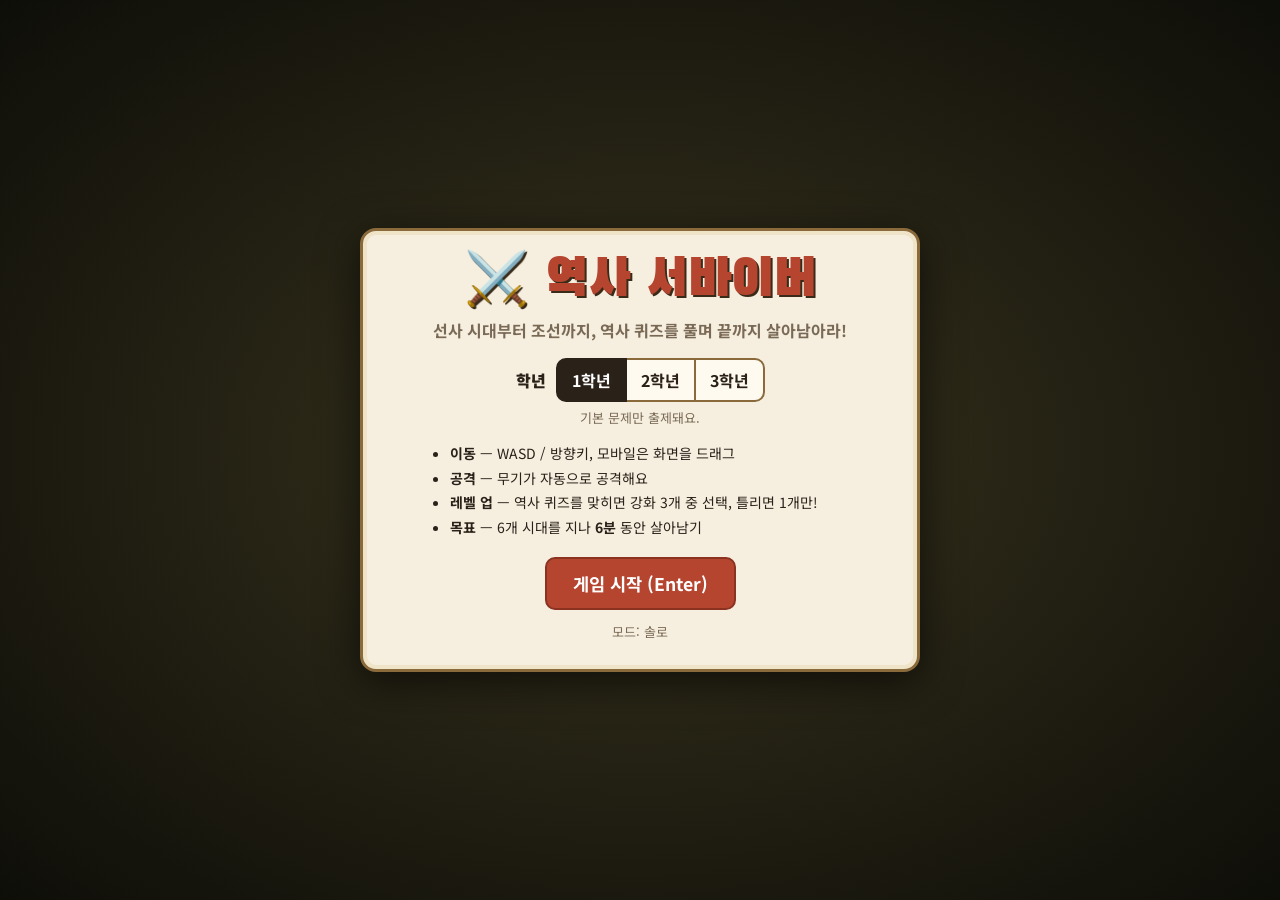
==== play.html @ 011d19ae "Add History Survivor: Korean history quiz survival game Vampire-Survivors-style browser game where e" ====
<!doctype html>
<html lang="ko">
<head>
  <meta charset="utf-8">
  <meta name="viewport" content="width=device-width, initial-scale=1, maximum-scale=1, user-scalable=no">
  <title>역사 서바이버</title>
  <link rel="preconnect" href="https://fonts.googleapis.com">
  <link rel="stylesheet" href="https://fonts.googleapis.com/css2?family=Black+Han+Sans&family=Noto+Sans+KR:wght@400;700;900&display=swap">
  <link rel="stylesheet" href="css/style.css">
</head>
<body>
  <canvas id="game"></canvas>

  <!-- 인게임 HUD -->
  <div id="hud" class="hidden">
    <div id="xpbar"><div id="xpfill"></div><span id="lvtext">Lv 1</span></div>
    <div id="hudrow">
      <div class="hud-box" id="hud-era">선사 시대</div>
      <div class="hud-box big" id="hud-time">00:00</div>
      <div class="hud-box" id="hud-kills">💀 0</div>
      <div class="hud-box" id="hud-quiz">📖 0 / 0</div>
    </div>
    <div id="hpwrap"><div id="hpfill"></div><span id="hptext">100 / 100</span></div>
    <div id="inv"></div>
    <div id="hud-btns">
      <button id="btn-mute" title="소리 켜기/끄기">🔊</button>
      <button id="btn-pause" title="일시정지 (Esc)">⏸</button>
    </div>
  </div>

  <div id="banner" class="hidden"><div id="banner-title"></div><div id="banner-sub"></div></div>

  <!-- 타이틀 -->
  <div id="screen-title" class="screen">
    <div class="panel title-panel">
      <div class="logo">⚔️ 역사 서바이버</div>
      <p class="tagline">선사 시대부터 조선까지, 역사 퀴즈를 풀며 끝까지 살아남아라!</p>
      <div class="row">
        <span class="label">학년</span>
        <div id="grade-btns" class="seg">
          <button data-grade="1">1학년</button>
          <button data-grade="2">2학년</button>
          <button data-grade="3">3학년</button>
        </div>
      </div>
      <p id="grade-desc" class="small"></p>
      <ul class="howto">
        <li><b>이동</b> — WASD / 방향키, 모바일은 화면을 드래그</li>
        <li><b>공격</b> — 무기가 자동으로 공격해요</li>
        <li><b>레벨 업</b> — 역사 퀴즈를 맞히면 강화 3개 중 선택, 틀리면 1개만!</li>
        <li><b>목표</b> — 6개 시대를 지나 <b>6분</b> 동안 살아남기</li>
      </ul>
      <button id="btn-start" class="primary">게임 시작 (Enter)</button>
      <div class="small mode">모드: 솔로</div>
    </div>
  </div>

  <!-- 퀴즈 -->
  <div id="screen-quiz" class="screen hidden">
    <div class="panel quiz-panel">
      <div class="quiz-head">
        <span id="quiz-tag" class="tag">레벨 업!</span>
        <span id="quiz-era" class="tag era"></span>
        <span id="quiz-timer" class="tag timer hidden"></span>
      </div>
      <div id="quiz-q" class="quiz-q"></div>
      <div id="quiz-choices" class="choices"></div>
      <div id="quiz-result" class="result hidden">
        <div id="quiz-verdict"></div>
        <div id="quiz-exp"></div>
        <button id="quiz-next" class="primary">계속 (Enter)</button>
      </div>
    </div>
  </div>

  <!-- 강화 선택 -->
  <div id="screen-upgrade" class="screen hidden">
    <div class="panel up-panel">
      <div id="up-title" class="up-title"></div>
      <div id="up-cards" class="cards"></div>
    </div>
  </div>

  <!-- 일시정지 -->
  <div id="screen-pause" class="screen hidden">
    <div class="panel">
      <div class="logo small-logo">일시정지</div>
      <div id="pause-inv" class="pause-inv"></div>
      <button id="btn-resume" class="primary">계속하기 (Esc)</button>
      <button id="btn-quit">처음으로</button>
    </div>
  </div>

  <!-- 결과 -->
  <div id="screen-over" class="screen hidden">
    <div class="panel over-panel">
      <div id="over-title" class="logo small-logo"></div>
      <div id="over-sub" class="tagline"></div>
      <div id="over-stats" class="stats"></div>
      <div id="over-note-wrap" class="hidden">
        <h3>📒 오답 노트</h3>
        <div id="over-note" class="note"></div>
      </div>
      <div class="btnrow">
        <button id="btn-retry" class="primary">다시 하기</button>
        <button id="btn-home">처음으로</button>
      </div>
    </div>
  </div>

  <script src="js/questions.js"></script>
  <script src="js/game.js"></script>
</body>
</html>
---- css/style.css ----
:root {
  --bg: #12100d;
  --panel: #f6efe0;
  --panel-edge: #8a6a3b;
  --ink: #2a2118;
  --muted: #7a6a55;
  --accent: #b5452f;
  --accent-dark: #8c3221;
  --gold: #e0b44c;
  --good: #3f8f4a;
  --bad: #c0392b;
  --hud-bg: rgba(20, 16, 12, 0.72);
}

* { box-sizing: border-box; }

html, body {
  margin: 0;
  height: 100%;
  overflow: hidden;
  background: var(--bg);
  color: var(--ink);
  font-family: 'Noto Sans KR', system-ui, -apple-system, sans-serif;
  -webkit-user-select: none;
  user-select: none;
  touch-action: none;
}

canvas#game { position: fixed; inset: 0; display: block; }

.hidden { display: none !important; }

button {
  font: inherit;
  cursor: pointer;
  border: 2px solid var(--panel-edge);
  background: #fffaf0;
  color: var(--ink);
  border-radius: 10px;
  padding: 10px 18px;
  font-weight: 700;
  transition: transform .08s, background .15s;
}
button:hover { background: #fff2d6; }
button:active { transform: scale(.97); }
button.primary {
  background: var(--accent);
  border-color: var(--accent-dark);
  color: #fff;
  font-size: 1.1rem;
  padding: 12px 26px;
}
button.primary:hover { background: #c95539; }

/* ── HUD ───────────────────────────── */
#hud { position: fixed; inset: 0; pointer-events: none; color: #fff; }
#xpbar {
  position: absolute; top: 0; left: 0; right: 0; height: 20px;
  background: rgba(0, 0, 0, .55); border-bottom: 2px solid #000;
}
#xpfill { height: 100%; width: 0; background: linear-gradient(90deg, #3a7bd5, #48c6ef); transition: width .1s; }
#lvtext {
  position: absolute; right: 10px; top: 0; line-height: 20px;
  font-weight: 900; font-size: 13px; text-shadow: 0 1px 2px #000;
}
#hudrow {
  position: absolute; top: 28px; left: 0; right: 0;
  display: flex; justify-content: center; gap: 8px; flex-wrap: wrap; padding: 0 70px;
}
.hud-box {
  background: var(--hud-bg); border-radius: 8px; padding: 4px 10px;
  font-size: 14px; font-weight: 700; white-space: nowrap;
}
.hud-box.big { font-size: 18px; font-family: 'Black Han Sans', 'Noto Sans KR', sans-serif; letter-spacing: 1px; }
#hpwrap {
  position: absolute; left: 10px; top: 28px; width: 150px; height: 16px;
  background: rgba(0, 0, 0, .6); border: 2px solid #000; border-radius: 6px; overflow: hidden;
}
#hpfill { height: 100%; width: 100%; background: linear-gradient(90deg, #d23b2f, #f06b4f); }
#hptext {
  position: absolute; inset: 0; text-align: center; font-size: 11px; line-height: 12px;
  font-weight: 900; text-shadow: 0 1px 2px #000;
}
#inv {
  position: absolute; left: 10px; top: 50px; display: flex; flex-wrap: wrap; gap: 4px; max-width: 180px;
}
.inv-item {
  position: relative; width: 32px; height: 32px; background: var(--hud-bg);
  border-radius: 6px; display: grid; place-items: center; font-size: 18px;
}
.inv-item.passive { border: 1px solid rgba(224, 180, 76, .7); }
.inv-item b {
  position: absolute; right: 1px; bottom: -1px; font-size: 10px; color: var(--gold); text-shadow: 0 1px 2px #000;
}
#hud-btns { position: absolute; right: 8px; top: 26px; display: flex; gap: 6px; pointer-events: auto; }
#hud-btns button { padding: 2px 8px; font-size: 18px; background: var(--hud-bg); border-color: #000; color: #fff; }

#banner {
  position: fixed; left: 0; right: 0; top: 26%; text-align: center; pointer-events: none;
  color: #fff; text-shadow: 0 3px 10px #000, 0 0 2px #000;
  animation: banner 2.6s ease forwards;
}
#banner-title { font-family: 'Black Han Sans', 'Noto Sans KR', sans-serif; font-size: clamp(32px, 8vw, 64px); }
#banner-sub { font-size: clamp(14px, 3vw, 20px); font-weight: 700; opacity: .9; }
#banner.warn #banner-title { color: #ff6b5b; }
@keyframes banner {
  0% { opacity: 0; transform: translateY(12px) scale(.96); }
  15% { opacity: 1; transform: none; }
  80% { opacity: 1; }
  100% { opacity: 0; }
}

/* ── 공통 화면 ──────────────────────── */
.screen {
  position: fixed; inset: 0; display: grid; place-items: center; padding: 16px;
  background: rgba(10, 8, 5, .62); overflow-y: auto;
}
#screen-title { background: radial-gradient(ellipse at center, rgba(60, 40, 20, .55), rgba(10, 8, 5, .9)); }
.panel {
  width: min(560px, 100%);
  background: var(--panel);
  border: 3px solid var(--panel-edge);
  border-radius: 16px;
  padding: 22px;
  box-shadow: 0 10px 40px rgba(0, 0, 0, .6), inset 0 0 0 4px #efe3c8;
  text-align: center;
}
.logo {
  font-family: 'Black Han Sans', 'Noto Sans KR', sans-serif;
  font-size: clamp(34px, 9vw, 52px);
  color: var(--accent);
  text-shadow: 2px 2px 0 #3a2a18;
  line-height: 1.1;
}
.small-logo { font-size: 36px; }
.tagline { color: var(--muted); font-weight: 700; margin: 8px 0 16px; }
.small { font-size: 13px; color: var(--muted); margin: 6px 0; }
.row { display: flex; align-items: center; justify-content: center; gap: 10px; }
.label { font-weight: 900; }
.seg { display: inline-flex; gap: 0; }
.seg button { border-radius: 0; margin-left: -2px; padding: 8px 14px; }
.seg button:first-child { border-radius: 10px 0 0 10px; margin-left: 0; }
.seg button:last-child { border-radius: 0 10px 10px 0; }
.seg button.on { background: var(--ink); color: #fff; border-color: var(--ink); position: relative; }
.howto { text-align: left; margin: 14px auto 18px; padding-left: 20px; max-width: 420px; line-height: 1.75; font-size: 14px; }
.mode { margin-top: 12px; }

/* ── 퀴즈 ──────────────────────────── */
.quiz-head { display: flex; gap: 6px; justify-content: center; flex-wrap: wrap; }
.tag { background: var(--accent); color: #fff; font-weight: 900; border-radius: 999px; padding: 3px 12px; font-size: 13px; }
.tag.era { background: var(--ink); }
.tag.timer { background: #d98a1b; }
.tag.chest { background: #b8891c; }
.quiz-q { font-size: clamp(18px, 4.5vw, 22px); font-weight: 900; margin: 16px 4px 18px; line-height: 1.45; word-break: keep-all; }
.choices { display: grid; grid-template-columns: 1fr 1fr; gap: 10px; }
.choices button { text-align: left; padding: 12px; font-size: 16px; display: flex; gap: 8px; align-items: center; word-break: keep-all; }
.choices button .num {
  flex: none; width: 24px; height: 24px; border-radius: 50%; background: var(--ink); color: #fff;
  display: grid; place-items: center; font-size: 13px;
}
.choices button.correct { background: #d8f0d4; border-color: var(--good); }
.choices button.wrong { background: #f8d3cd; border-color: var(--bad); }
.choices button:disabled { cursor: default; opacity: .85; }
.result { margin-top: 16px; }
#quiz-verdict { font-size: 22px; font-weight: 900; }
#quiz-verdict.good { color: var(--good); }
#quiz-verdict.bad { color: var(--bad); }
#quiz-exp {
  background: #fff8e6; border-left: 4px solid var(--gold); text-align: left; padding: 10px 12px;
  margin: 10px 0 14px; border-radius: 6px; line-height: 1.6; word-break: keep-all;
}
@media (max-width: 420px) { .choices { grid-template-columns: 1fr; } }

/* ── 강화 카드 ─────────────────────── */
.up-panel { width: min(760px, 100%); }
.up-title { font-weight: 900; font-size: 20px; margin-bottom: 14px; word-break: keep-all; }
.cards { display: grid; grid-template-columns: repeat(auto-fit, minmax(190px, 1fr)); gap: 12px; }
.card {
  display: flex; flex-direction: column; align-items: center; gap: 6px; padding: 14px 12px;
  border-radius: 14px; text-align: center; min-height: 200px;
}
.card .emoji { font-size: 44px; line-height: 1; }
.card .name { font-size: 18px; font-weight: 900; }
.card .lv { font-size: 12px; font-weight: 900; color: #fff; background: var(--accent); border-radius: 999px; padding: 1px 10px; }
.card .lv.new { background: var(--good); }
.card .desc { font-size: 14px; font-weight: 400; line-height: 1.5; word-break: keep-all; }
.card .tip { font-size: 12px; color: var(--muted); font-weight: 400; margin-top: auto; word-break: keep-all; }
.card .key { font-size: 11px; color: var(--muted); }

/* ── 일시정지/결과 ─────────────────── */
.pause-inv { display: flex; flex-wrap: wrap; gap: 8px; justify-content: center; margin: 16px 0; }
.pause-inv .inv-item { width: auto; height: auto; padding: 4px 10px; font-size: 14px; color: #fff; display: block; }
#screen-pause button { margin: 4px; }
.stats { display: grid; grid-template-columns: repeat(2, 1fr); gap: 8px; margin: 10px 0 16px; }
.stats div { background: #fff8e6; border-radius: 10px; padding: 8px; font-size: 13px; color: var(--muted); }
.stats b { display: block; font-size: 22px; color: var(--ink); }
.over-panel h3 { margin: 6px 0; }
.note { max-height: 220px; overflow-y: auto; text-align: left; margin-bottom: 14px; }
.note div { background: #fff8e6; border-radius: 8px; padding: 8px 10px; margin-bottom: 6px; font-size: 13px; line-height: 1.55; word-break: keep-all; }
.note .ans { color: var(--good); font-weight: 900; }
.btnrow { display: flex; gap: 10px; justify-content: center; }

/* 좁은 화면: 상태 표시줄을 아래로 */
@media (max-width: 640px) {
  #hudrow { top: auto; bottom: 10px; padding: 0 8px; gap: 6px; }
  .hud-box { font-size: 12px; padding: 3px 8px; }
  .hud-box.big { font-size: 15px; }
}
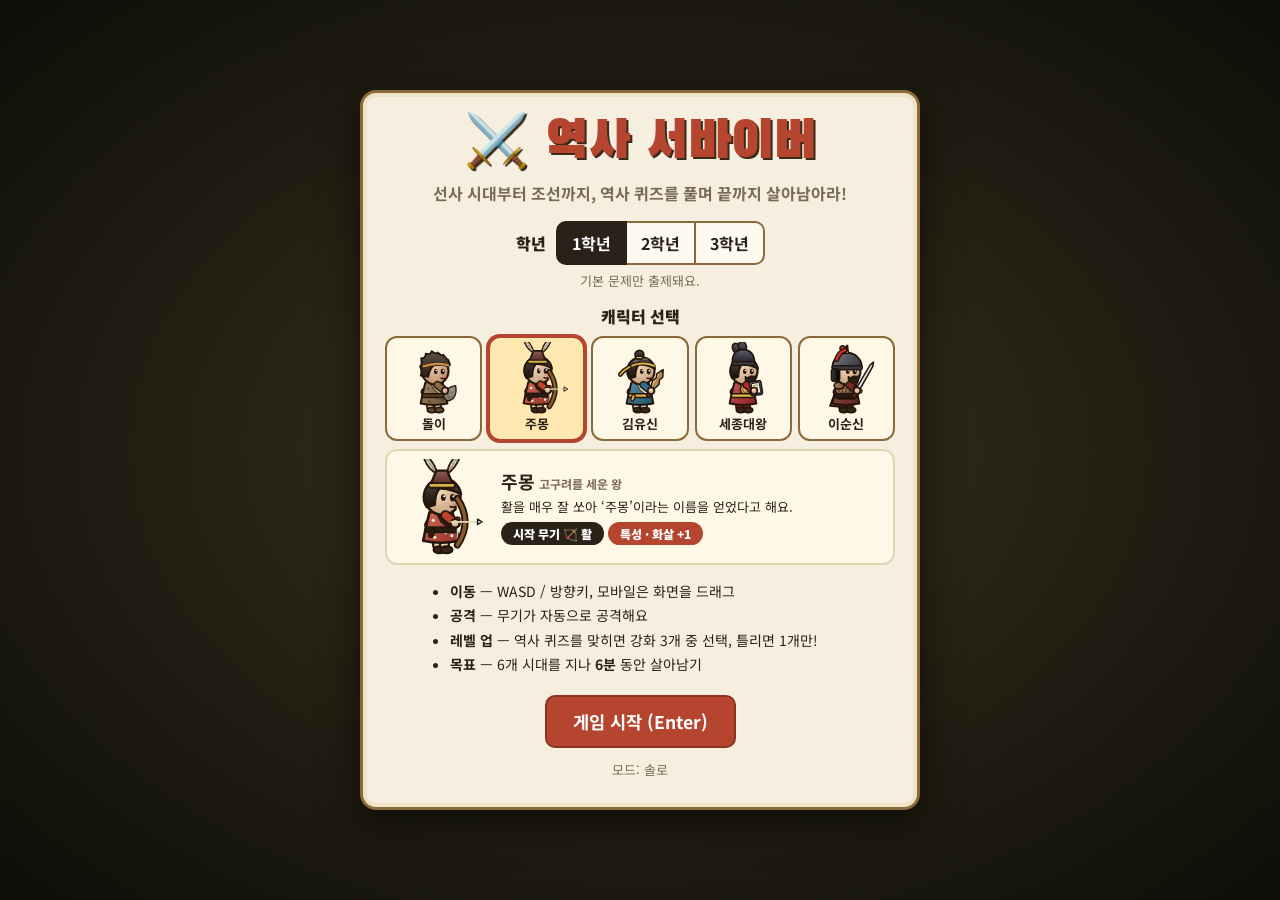
==== commit 4cce291d: "Replace emoji with hand-drawn character sprites and add hero select - js/sprites.js: canvas-drawn ch" ====
--- a/play.html
+++ b/play.html
@@ -44,6 +44,16 @@
         </div>
       </div>
       <p id="grade-desc" class="small"></p>
+      <div class="label hero-label">캐릭터 선택</div>
+      <div id="hero-list" class="heroes"></div>
+      <div id="hero-info" class="hero-info">
+        <canvas id="hero-portrait" class="portrait"></canvas>
+        <div class="hero-text">
+          <div class="hero-name"><b id="hero-name"></b> <span id="hero-title"></span></div>
+          <div id="hero-desc" class="hero-desc"></div>
+          <div class="hero-tags"><span id="hero-weapon" class="tag era"></span><span id="hero-perk" class="tag"></span></div>
+        </div>
+      </div>
       <ul class="howto">
         <li><b>이동</b> — WASD / 방향키, 모바일은 화면을 드래그</li>
         <li><b>공격</b> — 무기가 자동으로 공격해요</li>
@@ -109,6 +119,7 @@
   </div>
 
   <script src="js/questions.js"></script>
+  <script src="js/sprites.js"></script>
   <script src="js/game.js"></script>
 </body>
 </html>
--- a/css/style.css
+++ b/css/style.css
@@ -112,11 +112,12 @@
 
 /* ── 공통 화면 ──────────────────────── */
 .screen {
-  position: fixed; inset: 0; display: grid; place-items: center; padding: 16px;
+  position: fixed; inset: 0; display: flex; padding: 16px;
   background: rgba(10, 8, 5, .62); overflow-y: auto;
 }
 #screen-title { background: radial-gradient(ellipse at center, rgba(60, 40, 20, .55), rgba(10, 8, 5, .9)); }
 .panel {
+  margin: auto;
   width: min(560px, 100%);
   background: var(--panel);
   border: 3px solid var(--panel-edge);
@@ -142,6 +143,31 @@
 .seg button:first-child { border-radius: 10px 0 0 10px; margin-left: 0; }
 .seg button:last-child { border-radius: 0 10px 10px 0; }
 .seg button.on { background: var(--ink); color: #fff; border-color: var(--ink); position: relative; }
+/* ── 캐릭터 선택 ─────────────────────── */
+.hero-label { margin-top: 14px; }
+.heroes { display: grid; grid-template-columns: repeat(5, 1fr); gap: 6px; margin: 8px 0; }
+.hero-btn {
+  padding: 4px 2px 6px; display: flex; flex-direction: column; align-items: center; gap: 0;
+  border-radius: 12px; font-size: 13px; background: #fff8e6;
+}
+.hero-btn canvas { width: 100%; max-width: 72px; aspect-ratio: 1; display: block; }
+.hero-btn.on { background: #ffe7b0; border-color: var(--accent); box-shadow: 0 0 0 2px var(--accent); }
+.hero-info {
+  display: flex; gap: 12px; align-items: center; text-align: left; background: #fff8e6;
+  border: 2px solid #e2d3b2; border-radius: 12px; padding: 8px 12px 8px 6px;
+}
+.portrait { width: 96px; height: 96px; flex: none; }
+.hero-text { flex: 1; min-width: 0; }
+.hero-name b { font-size: 18px; }
+.hero-name span { font-size: 12px; color: var(--muted); font-weight: 700; }
+.hero-desc { font-size: 13px; line-height: 1.5; margin: 3px 0 6px; word-break: keep-all; }
+.hero-tags { display: flex; flex-wrap: wrap; gap: 4px; }
+.hero-tags .tag { font-size: 12px; }
+@media (max-width: 420px) {
+  .hero-btn { font-size: 11px; }
+  .portrait { width: 72px; height: 72px; }
+}
+
 .howto { text-align: left; margin: 14px auto 18px; padding-left: 20px; max-width: 420px; line-height: 1.75; font-size: 14px; }
 .mode { margin-top: 12px; }
 
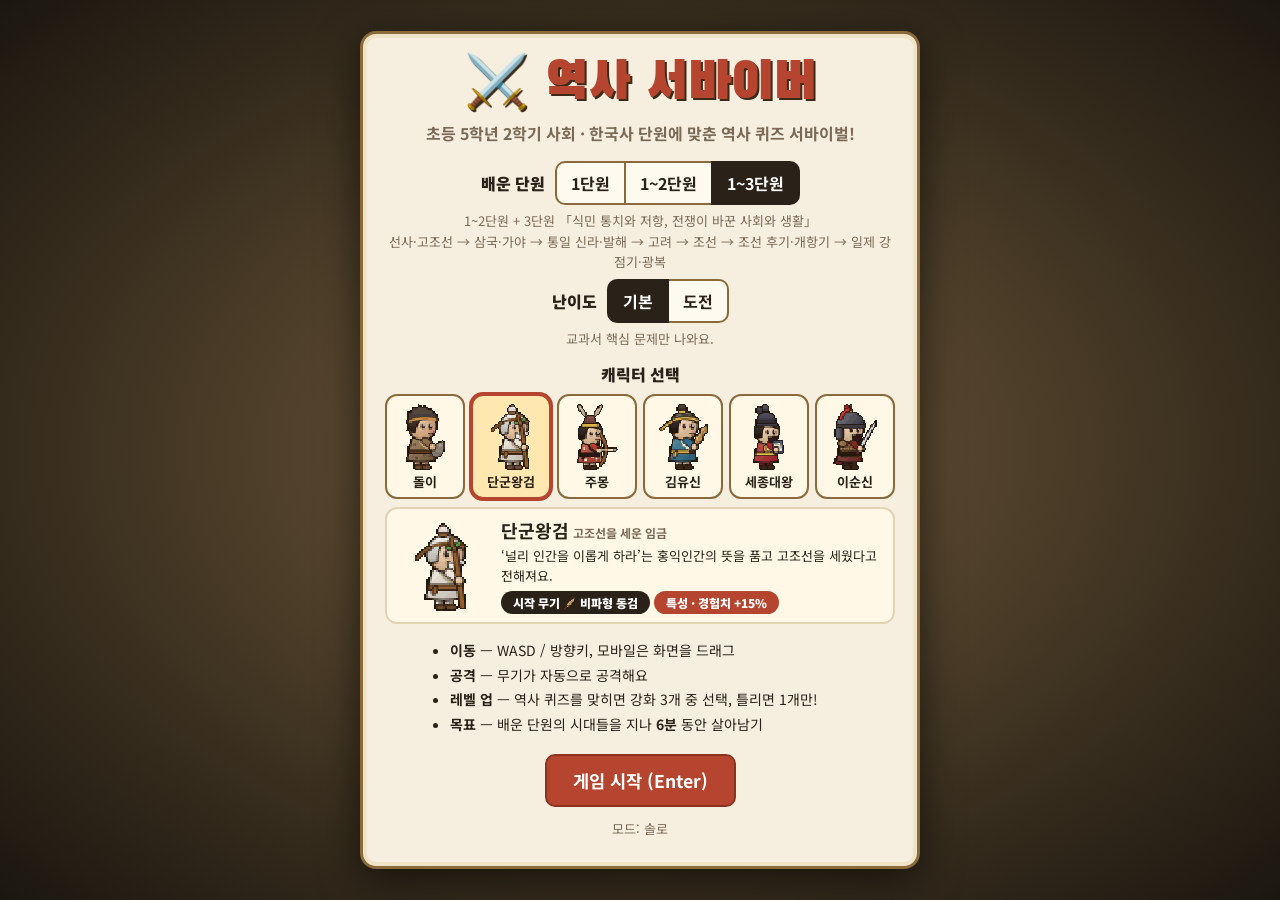
==== commit 511a9f9a: "Align the game with the 5th-grade 2nd-semester social studies curriculum - Eras now follow the 2022 " ====
--- a/play.html
+++ b/play.html
@@ -34,16 +34,24 @@
   <div id="screen-title" class="screen">
     <div class="panel title-panel">
       <div class="logo">⚔️ 역사 서바이버</div>
-      <p class="tagline">선사 시대부터 조선까지, 역사 퀴즈를 풀며 끝까지 살아남아라!</p>
+      <p class="tagline">초등 5학년 2학기 사회 · 한국사 단원에 맞춘 역사 퀴즈 서바이벌!</p>
       <div class="row">
-        <span class="label">학년</span>
-        <div id="grade-btns" class="seg">
-          <button data-grade="1">1학년</button>
-          <button data-grade="2">2학년</button>
-          <button data-grade="3">3학년</button>
+        <span class="label">배운 단원</span>
+        <div id="unit-btns" class="seg">
+          <button data-unit="1">1단원</button>
+          <button data-unit="2">1~2단원</button>
+          <button data-unit="3">1~3단원</button>
         </div>
       </div>
-      <p id="grade-desc" class="small"></p>
+      <p id="unit-desc" class="small"></p>
+      <div class="row">
+        <span class="label">난이도</span>
+        <div id="level-btns" class="seg">
+          <button data-level="1">기본</button>
+          <button data-level="2">도전</button>
+        </div>
+      </div>
+      <p id="level-desc" class="small"></p>
       <div class="label hero-label">캐릭터 선택</div>
       <div id="hero-list" class="heroes"></div>
       <div id="hero-info" class="hero-info">
@@ -58,7 +66,7 @@
         <li><b>이동</b> — WASD / 방향키, 모바일은 화면을 드래그</li>
         <li><b>공격</b> — 무기가 자동으로 공격해요</li>
         <li><b>레벨 업</b> — 역사 퀴즈를 맞히면 강화 3개 중 선택, 틀리면 1개만!</li>
-        <li><b>목표</b> — 6개 시대를 지나 <b>6분</b> 동안 살아남기</li>
+        <li><b>목표</b> — 배운 단원의 시대들을 지나 <b>6분</b> 동안 살아남기</li>
       </ul>
       <button id="btn-start" class="primary">게임 시작 (Enter)</button>
       <div class="small mode">모드: 솔로</div>
@@ -107,6 +115,10 @@
       <div id="over-title" class="logo small-logo"></div>
       <div id="over-sub" class="tagline"></div>
       <div id="over-stats" class="stats"></div>
+      <div id="over-std-wrap" class="hidden">
+        <h3>📊 성취기준별 정답</h3>
+        <div id="over-std" class="std-list"></div>
+      </div>
       <div id="over-note-wrap" class="hidden">
         <h3>📒 오답 노트</h3>
         <div id="over-note" class="note"></div>
--- a/css/style.css
+++ b/css/style.css
@@ -145,7 +145,7 @@
 .seg button.on { background: var(--ink); color: #fff; border-color: var(--ink); position: relative; }
 /* ── 캐릭터 선택 ─────────────────────── */
 .hero-label { margin-top: 14px; }
-.heroes { display: grid; grid-template-columns: repeat(5, 1fr); gap: 6px; margin: 8px 0; }
+.heroes { display: grid; grid-template-columns: repeat(6, 1fr); gap: 6px; margin: 8px 0; }
 .hero-btn {
   padding: 4px 2px 6px; display: flex; flex-direction: column; align-items: center; gap: 0;
   border-radius: 12px; font-size: 13px; background: #fff8e6;
@@ -164,6 +164,7 @@
 .hero-tags { display: flex; flex-wrap: wrap; gap: 4px; }
 .hero-tags .tag { font-size: 12px; }
 @media (max-width: 420px) {
+  .heroes { grid-template-columns: repeat(3, 1fr); }
   .hero-btn { font-size: 11px; }
   .portrait { width: 72px; height: 72px; }
 }
@@ -232,3 +233,30 @@
   .hud-box { font-size: 12px; padding: 3px 8px; }
   .hud-box.big { font-size: 15px; }
 }
+
+/* 픽셀 아트 아이콘 */
+.px-icon, .hero-btn canvas, .portrait { image-rendering: pixelated; }
+.px-icon { width: 1.15em; height: 1.15em; vertical-align: -0.2em; object-fit: contain; }
+.card .emoji .px-icon { width: 52px; height: 52px; }
+.inv-item .px-icon { width: 24px; height: 24px; }
+
+/* ○× 문제 */
+.choices.ox button { justify-content: center; font-size: 30px; font-weight: 900; padding: 16px; }
+.choices.ox button .num { font-size: 13px; }
+.choices.ox button:first-child .txt { color: #2a63c9; }
+.choices.ox button:last-child .txt { color: #c0392b; }
+@media (max-width: 420px) { .choices.ox { grid-template-columns: 1fr 1fr; } }
+
+/* 성취기준별 정답률 */
+.std-list { text-align: left; margin-bottom: 14px; }
+.std-row { display: grid; grid-template-columns: 92px 1fr 44px; align-items: center; gap: 8px; font-size: 13px; margin: 4px 0; }
+.std-row .bar { height: 10px; background: #eadfc6; border-radius: 99px; overflow: hidden; }
+.std-row .bar i { display: block; height: 100%; background: var(--good); }
+.std-row b { text-align: right; }
+
+#unit-desc { white-space: pre-line; line-height: 1.6; }
+.label, .seg button { white-space: nowrap; }
+@media (max-width: 420px) {
+  .row { gap: 6px; }
+  .seg button { padding: 8px 10px; font-size: 14px; }
+}
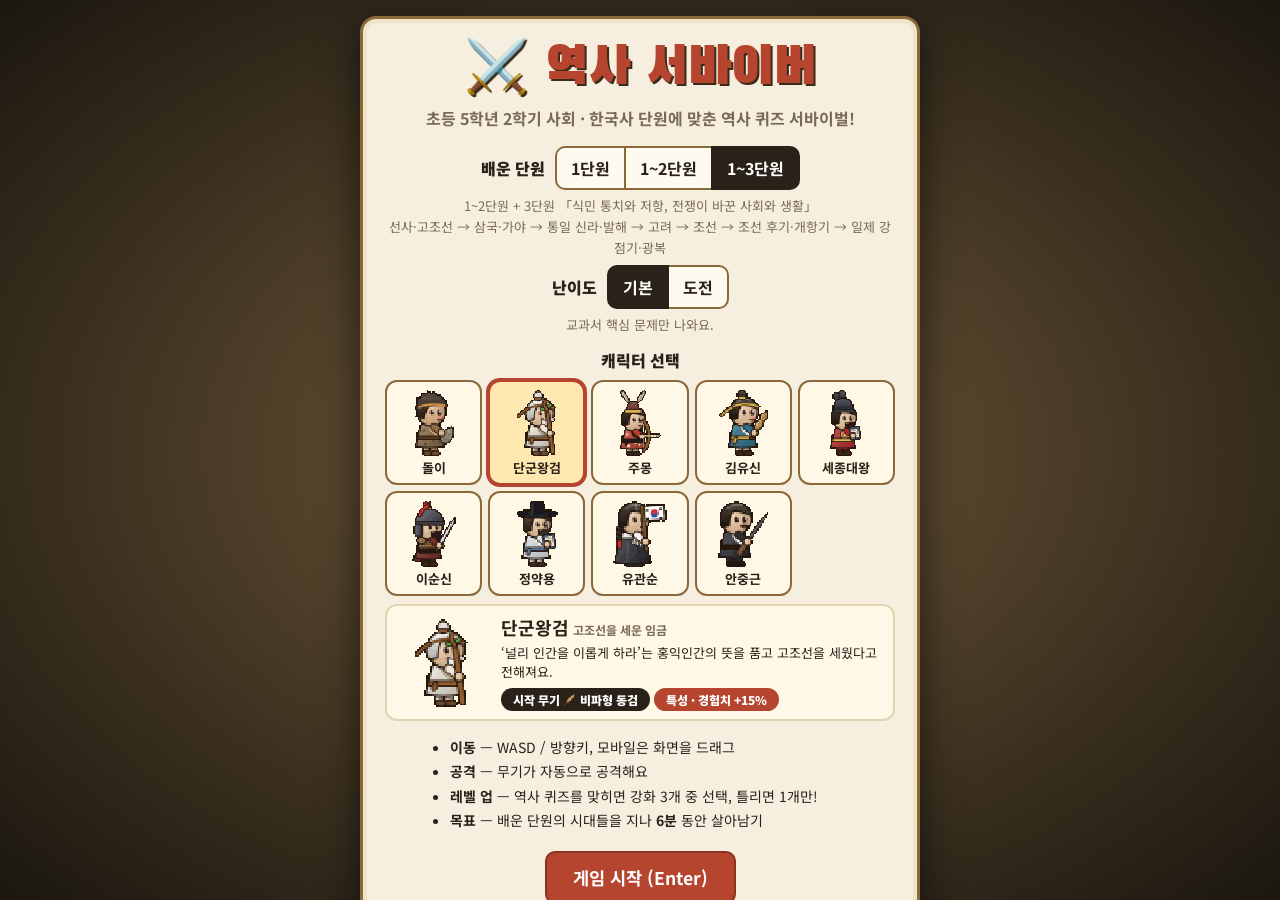
==== commit 309cebf4: "Version the script and stylesheet URLs so players get the fixed build The game is republished at the" ====
--- a/play.html
+++ b/play.html
@@ -6,7 +6,7 @@
   <title>역사 서바이버</title>
   <link rel="preconnect" href="https://fonts.googleapis.com">
   <link rel="stylesheet" href="https://fonts.googleapis.com/css2?family=Black+Han+Sans&family=Noto+Sans+KR:wght@400;700;900&display=swap">
-  <link rel="stylesheet" href="css/style.css">
+  <link rel="stylesheet" href="css/style.css?v=20261028-3">
 </head>
 <body>
   <canvas id="game"></canvas>
@@ -130,8 +130,8 @@
     </div>
   </div>
 
-  <script src="js/questions.js"></script>
-  <script src="js/sprites.js"></script>
-  <script src="js/game.js"></script>
+  <script src="js/questions.js?v=20261028-3"></script>
+  <script src="js/sprites.js?v=20261028-3"></script>
+  <script src="js/game.js?v=20261028-3"></script>
 </body>
 </html>
--- a/css/style.css
+++ b/css/style.css
@@ -10,6 +10,7 @@
   --good: #3f8f4a;
   --bad: #c0392b;
   --hud-bg: rgba(20, 16, 12, 0.72);
+  color-scheme: dark;   /* 게임 화면은 어두운 한 가지 모습으로 고정 */
 }
 
 * { box-sizing: border-box; }
@@ -145,7 +146,7 @@
 .seg button.on { background: var(--ink); color: #fff; border-color: var(--ink); position: relative; }
 /* ── 캐릭터 선택 ─────────────────────── */
 .hero-label { margin-top: 14px; }
-.heroes { display: grid; grid-template-columns: repeat(6, 1fr); gap: 6px; margin: 8px 0; }
+.heroes { display: grid; grid-template-columns: repeat(5, 1fr); gap: 6px; margin: 8px 0; }
 .hero-btn {
   padding: 4px 2px 6px; display: flex; flex-direction: column; align-items: center; gap: 0;
   border-radius: 12px; font-size: 13px; background: #fff8e6;
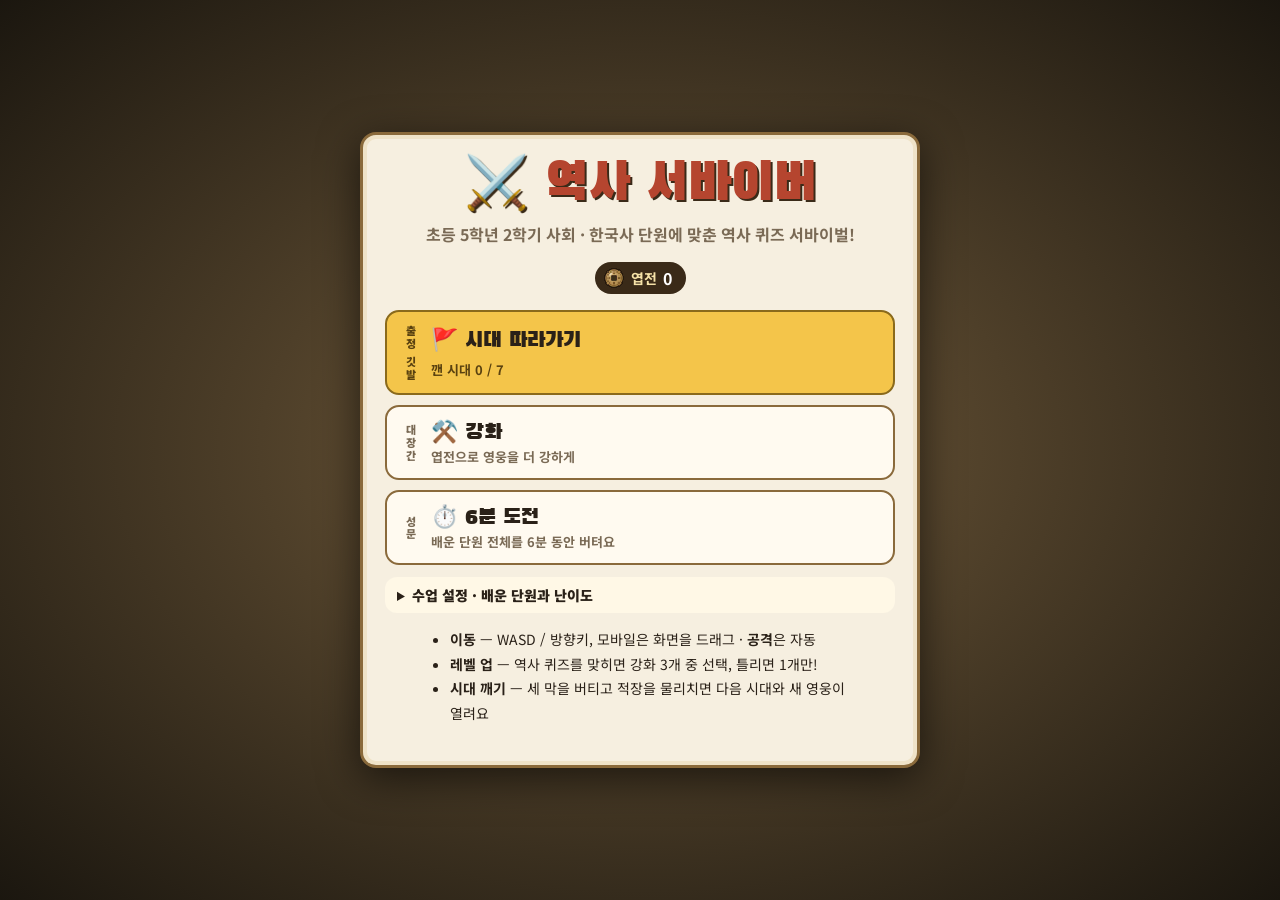
==== commit ba73214d: "Add era stages, hero/weapon unlocks and a forge like the original game - 시대 따라가기: each of the 7 eras" ====
--- a/play.html
+++ b/play.html
@@ -6,7 +6,7 @@
   <title>역사 서바이버</title>
   <link rel="preconnect" href="https://fonts.googleapis.com">
   <link rel="stylesheet" href="https://fonts.googleapis.com/css2?family=Black+Han+Sans&family=Noto+Sans+KR:wght@400;700;900&display=swap">
-  <link rel="stylesheet" href="css/style.css?v=20261028-3">
+  <link rel="stylesheet" href="css/style.css?v=20261028-4">
 </head>
 <body>
   <canvas id="game"></canvas>
@@ -30,46 +30,108 @@
 
   <div id="banner" class="hidden"><div id="banner-title"></div><div id="banner-sub"></div></div>
 
-  <!-- 타이틀 -->
+  <!-- 처음 화면(진영) -->
   <div id="screen-title" class="screen">
     <div class="panel title-panel">
       <div class="logo">⚔️ 역사 서바이버</div>
       <p class="tagline">초등 5학년 2학기 사회 · 한국사 단원에 맞춘 역사 퀴즈 서바이벌!</p>
-      <div class="row">
-        <span class="label">배운 단원</span>
-        <div id="unit-btns" class="seg">
-          <button data-unit="1">1단원</button>
-          <button data-unit="2">1~2단원</button>
-          <button data-unit="3">1~3단원</button>
+      <div class="coin-chip"><img class="px-icon" id="coin-icon" alt=""> 엽전 <b id="coin-count">0</b></div>
+      <div class="menu">
+        <button id="btn-map" class="menu-btn primary-menu">
+          <span class="menu-k">출정 깃발</span><span class="menu-t">🚩 시대 따라가기</span><span class="menu-s" id="map-progress"></span>
+        </button>
+        <button id="btn-forge" class="menu-btn">
+          <span class="menu-k">대장간</span><span class="menu-t">⚒️ 강화</span><span class="menu-s">엽전으로 영웅을 더 강하게</span>
+        </button>
+        <button id="btn-free" class="menu-btn">
+          <span class="menu-k">성문</span><span class="menu-t">⏱️ 6분 도전</span><span class="menu-s">배운 단원 전체를 6분 동안 버텨요</span>
+        </button>
+      </div>
+      <details class="settings" id="settings">
+        <summary>수업 설정 · 배운 단원과 난이도</summary>
+        <div class="row">
+          <span class="label">배운 단원</span>
+          <div id="unit-btns" class="seg">
+            <button data-unit="1">1단원</button>
+            <button data-unit="2">1~2단원</button>
+            <button data-unit="3">1~3단원</button>
+          </div>
         </div>
-      </div>
-      <p id="unit-desc" class="small"></p>
-      <div class="row">
-        <span class="label">난이도</span>
-        <div id="level-btns" class="seg">
-          <button data-level="1">기본</button>
-          <button data-level="2">도전</button>
+        <p id="unit-desc" class="small"></p>
+        <div class="row">
+          <span class="label">난이도</span>
+          <div id="level-btns" class="seg">
+            <button data-level="1">기본</button>
+            <button data-level="2">도전</button>
+          </div>
         </div>
-      </div>
-      <p id="level-desc" class="small"></p>
-      <div class="label hero-label">캐릭터 선택</div>
+        <p id="level-desc" class="small"></p>
+      </details>
+      <ul class="howto">
+        <li><b>이동</b> — WASD / 방향키, 모바일은 화면을 드래그 · <b>공격</b>은 자동</li>
+        <li><b>레벨 업</b> — 역사 퀴즈를 맞히면 강화 3개 중 선택, 틀리면 1개만!</li>
+        <li><b>시대 깨기</b> — 세 막을 버티고 적장을 물리치면 다음 시대와 새 영웅이 열려요</li>
+      </ul>
+    </div>
+  </div>
+
+  <!-- 시대 지도 -->
+  <div id="screen-map" class="screen hidden">
+    <div class="panel map-panel">
+      <div class="panel-head">
+        <button id="map-back" class="back">‹ 처음으로</button>
+        <div class="panel-title">시대 따라가기 <span id="map-stars" class="star-total"></span></div>
+      </div>
+      <div class="map-body">
+        <ol id="stage-list" class="stage-list"></ol>
+        <div id="stage-detail" class="stage-detail"></div>
+      </div>
+    </div>
+  </div>
+
+  <!-- 출정 준비: 영웅과 시작 무기 -->
+  <div id="screen-prep" class="screen hidden">
+    <div class="panel prep-panel">
+      <div class="panel-head">
+        <button id="prep-back" class="back">‹ 돌아가기</button>
+        <div class="panel-title" id="prep-title">출정 준비</div>
+      </div>
+      <div class="label hero-label">영웅 고르기</div>
       <div id="hero-list" class="heroes"></div>
       <div id="hero-info" class="hero-info">
         <canvas id="hero-portrait" class="portrait"></canvas>
         <div class="hero-text">
           <div class="hero-name"><b id="hero-name"></b> <span id="hero-title"></span></div>
           <div id="hero-desc" class="hero-desc"></div>
-          <div class="hero-tags"><span id="hero-weapon" class="tag era"></span><span id="hero-perk" class="tag"></span></div>
+          <div class="hero-tags"><span id="hero-perk" class="tag"></span></div>
         </div>
       </div>
-      <ul class="howto">
-        <li><b>이동</b> — WASD / 방향키, 모바일은 화면을 드래그</li>
-        <li><b>공격</b> — 무기가 자동으로 공격해요</li>
-        <li><b>레벨 업</b> — 역사 퀴즈를 맞히면 강화 3개 중 선택, 틀리면 1개만!</li>
-        <li><b>목표</b> — 배운 단원의 시대들을 지나 <b>6분</b> 동안 살아남기</li>
-      </ul>
-      <button id="btn-start" class="primary">게임 시작 (Enter)</button>
-      <div class="small mode">모드: 솔로</div>
+      <div class="label hero-label">시작 무기 고르기</div>
+      <div id="weapon-list" class="weapons"></div>
+      <button id="btn-go" class="primary">출발! (Enter)</button>
+    </div>
+  </div>
+
+  <!-- 대장간 -->
+  <div id="screen-forge" class="screen hidden">
+    <div class="panel forge-panel">
+      <div class="panel-head">
+        <button id="forge-back" class="back">‹ 처음으로</button>
+        <div class="panel-title">대장간 <span class="coin-chip small-chip"><img class="px-icon coin-img" alt=""> <b id="forge-coins">0</b></span></div>
+      </div>
+      <p class="small">게임에서 모은 엽전으로 모든 영웅을 영원히 강하게 만들어요.</p>
+      <div id="forge-list" class="forge-list"></div>
+    </div>
+  </div>
+
+  <!-- 막 시작 안내 -->
+  <div id="screen-story" class="screen hidden">
+    <div class="panel story-panel">
+      <div class="quiz-head"><span id="story-tag" class="tag"></span><span id="story-era" class="tag era"></span></div>
+      <div id="story-title" class="story-title"></div>
+      <p id="story-intro" class="story-intro"></p>
+      <p id="story-text" class="story-text"></p>
+      <button id="story-go" class="primary">출발! (Enter)</button>
     </div>
   </div>
 
@@ -114,6 +176,8 @@
     <div class="panel over-panel">
       <div id="over-title" class="logo small-logo"></div>
       <div id="over-sub" class="tagline"></div>
+      <div id="over-stars" class="over-stars hidden"></div>
+      <div id="over-reward" class="over-reward"></div>
       <div id="over-stats" class="stats"></div>
       <div id="over-std-wrap" class="hidden">
         <h3>📊 성취기준별 정답</h3>
@@ -124,14 +188,17 @@
         <div id="over-note" class="note"></div>
       </div>
       <div class="btnrow">
-        <button id="btn-retry" class="primary">다시 하기</button>
+        <button id="btn-next" class="primary hidden">다음 시대 ›</button>
+        <button id="btn-retry">다시 하기</button>
+        <button id="btn-tomap" class="hidden">시대 지도</button>
         <button id="btn-home">처음으로</button>
       </div>
     </div>
   </div>
 
-  <script src="js/questions.js?v=20261028-3"></script>
-  <script src="js/sprites.js?v=20261028-3"></script>
-  <script src="js/game.js?v=20261028-3"></script>
+  <script src="js/questions.js?v=20261028-4"></script>
+  <script src="js/story.js?v=20261028-4"></script>
+  <script src="js/sprites.js?v=20261028-4"></script>
+  <script src="js/game.js?v=20261028-4"></script>
 </body>
 </html>
--- a/css/style.css
+++ b/css/style.css
@@ -261,3 +261,116 @@
   .row { gap: 6px; }
   .seg button { padding: 8px 10px; font-size: 14px; }
 }
+
+/* ── 처음 화면(진영) ─────────────────── */
+.coin-chip {
+  display: inline-flex; align-items: center; gap: 6px; background: #3a2a18; color: #f6e2a8;
+  border-radius: 999px; padding: 4px 14px 4px 8px; font-weight: 700; font-size: 14px;
+}
+.coin-chip b { color: #fff; font-size: 16px; font-variant-numeric: tabular-nums; }
+.coin-chip .px-icon { width: 22px; height: 22px; }
+.small-chip { padding: 2px 10px 2px 6px; font-size: 13px; vertical-align: middle; }
+.menu { display: grid; gap: 10px; margin: 16px 0 12px; }
+.menu-btn {
+  display: grid; grid-template-columns: auto 1fr; grid-template-rows: auto auto; column-gap: 12px;
+  text-align: left; padding: 12px 16px; border-radius: 14px; align-items: center;
+}
+.menu-k { grid-row: span 2; font-size: 11px; font-weight: 900; color: var(--muted); writing-mode: vertical-rl; letter-spacing: 2px; }
+.menu-t { font-family: 'Black Han Sans', 'Noto Sans KR', sans-serif; font-size: 22px; font-weight: 400; }
+.menu-s { font-size: 13px; color: var(--muted); font-weight: 700; }
+.menu-btn.primary-menu { background: #f4c54a; border-color: #8a6a1b; }
+.menu-btn.primary-menu:hover { background: #f7d06a; }
+.menu-btn.primary-menu .menu-s, .menu-btn.primary-menu .menu-k { color: #5a4210; }
+.settings { text-align: left; background: #fff8e6; border-radius: 12px; padding: 8px 12px; margin-bottom: 8px; }
+.settings summary { cursor: pointer; font-weight: 900; font-size: 14px; }
+.settings .row { margin-top: 10px; }
+
+/* ── 공통 패널 머리 ─────────────────── */
+.panel-head { display: flex; align-items: center; gap: 10px; margin-bottom: 12px; }
+.panel-title { font-family: 'Black Han Sans', 'Noto Sans KR', sans-serif; font-size: 24px; flex: 1; text-align: left; }
+.back { padding: 6px 12px; font-size: 14px; }
+.star-total { font-family: 'Noto Sans KR', sans-serif; font-size: 15px; color: #b8891c; margin-left: 6px; }
+
+/* ── 시대 지도 ─────────────────────── */
+.map-panel { width: min(860px, 100%); }
+.map-body { display: grid; grid-template-columns: minmax(0, 1fr) minmax(0, 1.15fr); gap: 14px; text-align: left; }
+.stage-list { list-style: none; margin: 0; padding: 0; display: grid; gap: 6px; position: relative; }
+.stage {
+  width: 100%; display: grid; grid-template-columns: 30px 1fr auto; align-items: center; gap: 8px;
+  text-align: left; padding: 8px 10px; border-radius: 12px;
+}
+.stage.on { background: #ffe7b0; border-color: var(--accent); box-shadow: 0 0 0 2px var(--accent); }
+.stage.locked { background: #e9e0cc; color: #8b7d68; }
+.st-no {
+  width: 28px; height: 28px; border-radius: 50%; display: grid; place-items: center;
+  background: var(--ink); color: #fff; font-size: 13px; font-weight: 900;
+}
+.stage.locked .st-no { background: #a99a82; }
+.st-main { display: flex; flex-direction: column; min-width: 0; }
+.st-name { font-weight: 900; font-size: 15px; }
+.st-sub { font-size: 11px; color: var(--muted); font-weight: 700; }
+.st-stars { color: #d39b16; font-size: 15px; letter-spacing: 1px; white-space: nowrap; }
+.stage-detail { background: #fff8e6; border: 2px solid #e2d3b2; border-radius: 14px; padding: 14px; min-width: 0; }
+.sd-head { display: flex; gap: 12px; align-items: center; }
+.sd-boss { width: 72px; height: 72px; image-rendering: pixelated; background: #efe1c0; border-radius: 12px; flex: none; }
+.sd-era { font-size: 12px; color: var(--muted); font-weight: 900; }
+.sd-name { font-size: 19px; font-weight: 900; word-break: keep-all; }
+.sd-gen { font-size: 13px; }
+.sd-intro { line-height: 1.65; font-size: 14px; word-break: keep-all; }
+.sd-goals { list-style: none; padding: 0; margin: 0 0 14px; display: grid; gap: 4px; font-size: 14px; color: var(--muted); }
+.sd-goals li.got { color: #a87a10; font-weight: 900; }
+.sd-lock { font-weight: 900; color: var(--muted); }
+#sd-go { width: 100%; }
+@media (max-width: 640px) { .map-body { grid-template-columns: 1fr; } }
+
+/* ── 출정 준비 ─────────────────────── */
+.prep-panel { width: min(640px, 100%); }
+.hero-btn.locked span { color: #9a8b74; }
+.weapons { display: grid; grid-template-columns: repeat(5, 1fr); gap: 6px; margin: 8px 0 14px; }
+.weapon-btn {
+  display: flex; flex-direction: column; align-items: center; gap: 2px; padding: 6px 2px;
+  font-size: 12px; border-radius: 10px; word-break: keep-all;
+}
+.weapon-btn .px-icon { width: 34px; height: 34px; }
+.weapon-btn.on { background: #ffe7b0; border-color: var(--accent); box-shadow: 0 0 0 2px var(--accent); }
+.weapon-btn.locked { background: #e9e0cc; color: #9a8b74; cursor: default; font-size: 11px; }
+#btn-go { width: 100%; }
+#btn-go:disabled { background: #a99a82; border-color: #8b7d68; cursor: default; }
+@media (max-width: 420px) { .weapons { grid-template-columns: repeat(4, 1fr); } }
+
+/* ── 대장간 ─────────────────────────── */
+.forge-panel { width: min(600px, 100%); }
+.forge-list { display: grid; gap: 8px; text-align: left; }
+.forge-row {
+  display: grid; grid-template-columns: 40px 1fr auto; gap: 10px; align-items: center;
+  background: #fff8e6; border-radius: 12px; padding: 8px 10px;
+}
+.forge-row > .px-icon { width: 40px; height: 40px; }
+.forge-row.locked { opacity: .6; }
+.fr-text { min-width: 0; font-size: 14px; }
+.fr-text span { color: var(--muted); font-size: 13px; }
+.pips { display: flex; gap: 4px; margin-top: 4px; }
+.pips i { width: 14px; height: 6px; border-radius: 3px; background: #e2d3b2; }
+.pips i.on { background: #d39b16; }
+.forge-row button { white-space: nowrap; display: inline-flex; align-items: center; gap: 4px; font-size: 14px; padding: 8px 12px; }
+.forge-row button .px-icon { width: 18px; height: 18px; }
+.forge-row button:disabled { opacity: .55; cursor: default; }
+
+/* ── 막 안내 ───────────────────────── */
+.story-panel { width: min(600px, 100%); }
+.story-title { font-family: 'Black Han Sans', 'Noto Sans KR', sans-serif; font-size: 30px; color: var(--accent); margin: 12px 0 6px; }
+.story-intro { color: var(--muted); font-weight: 700; line-height: 1.7; word-break: keep-all; margin: 0 0 8px; }
+.story-text {
+  background: #fff8e6; border-left: 4px solid var(--gold); text-align: left; padding: 12px 14px;
+  border-radius: 8px; line-height: 1.75; font-size: 16px; word-break: keep-all; margin: 8px 0 16px;
+}
+
+/* ── 결과: 별과 보상 ───────────────── */
+.over-stars { background: #fff8e6; border-radius: 12px; padding: 10px; margin-bottom: 10px; font-size: 14px; color: var(--muted); display: grid; gap: 2px; }
+.over-stars .big-stars { font-size: 34px; color: #d39b16; letter-spacing: 4px; }
+.over-stars .got { color: #a87a10; font-weight: 900; }
+.over-reward { font-weight: 700; margin-bottom: 10px; display: grid; gap: 4px; justify-items: center; }
+.over-reward .px-icon { width: 22px; height: 22px; vertical-align: -5px; }
+.new-unlock { background: #e6f4dd; color: #2e6b36; border-radius: 10px; padding: 6px 12px; }
+.btnrow { flex-wrap: wrap; }
+@media (max-width: 420px) { .panel-title { font-size: 19px; } }
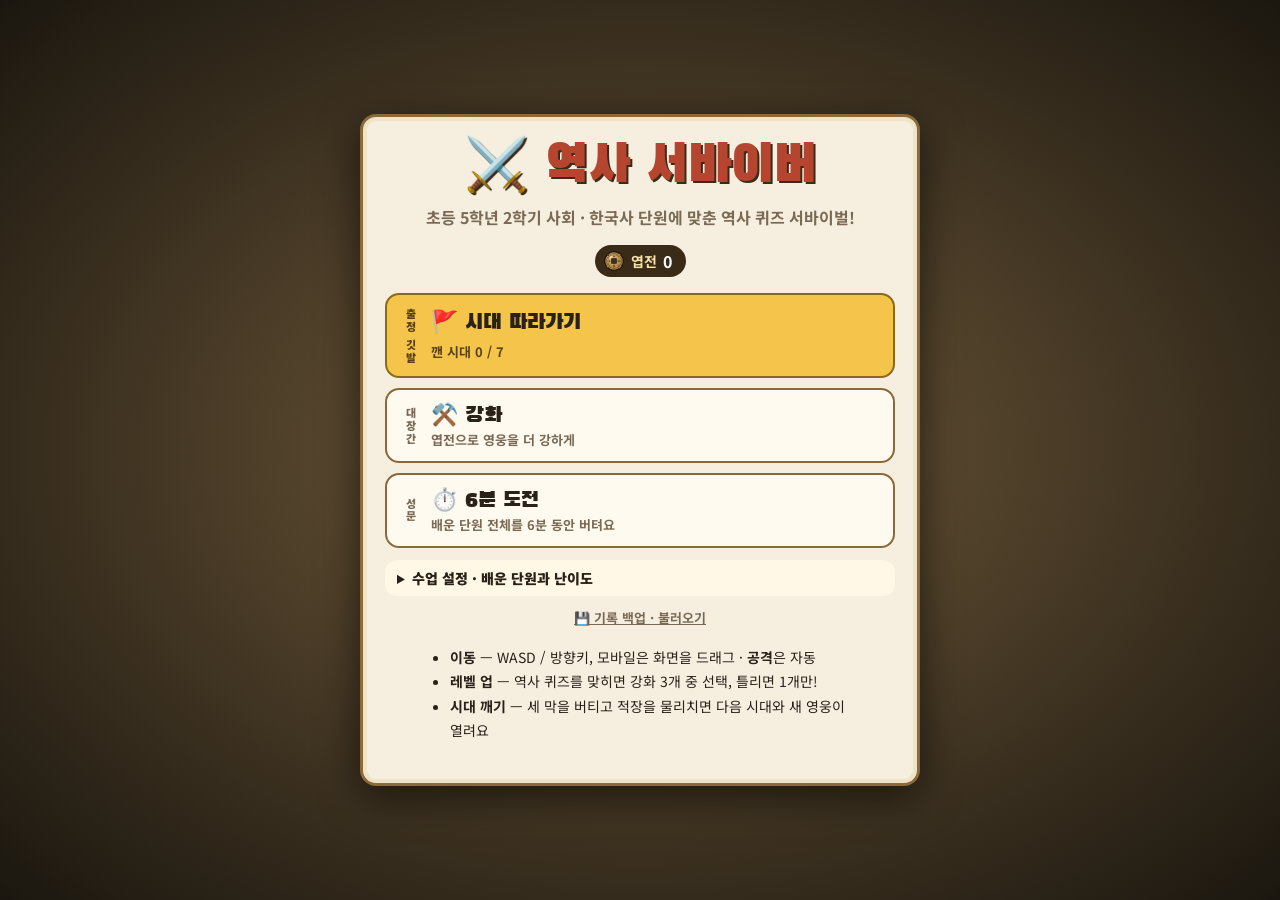
==== commit 33f1e647: "Add a backup code to move progress between devices without a server Progress lives in each device's " ====
--- a/play.html
+++ b/play.html
@@ -6,7 +6,7 @@
   <title>역사 서바이버</title>
   <link rel="preconnect" href="https://fonts.googleapis.com">
   <link rel="stylesheet" href="https://fonts.googleapis.com/css2?family=Black+Han+Sans&family=Noto+Sans+KR:wght@400;700;900&display=swap">
-  <link rel="stylesheet" href="css/style.css?v=20261028-4">
+  <link rel="stylesheet" href="css/style.css?v=20261029-1">
 </head>
 <body>
   <canvas id="game"></canvas>
@@ -67,6 +67,7 @@
         </div>
         <p id="level-desc" class="small"></p>
       </details>
+      <button id="btn-backup" class="link-btn">💾 기록 백업 · 불러오기</button>
       <ul class="howto">
         <li><b>이동</b> — WASD / 방향키, 모바일은 화면을 드래그 · <b>공격</b>은 자동</li>
         <li><b>레벨 업</b> — 역사 퀴즈를 맞히면 강화 3개 중 선택, 틀리면 1개만!</li>
@@ -121,6 +122,25 @@
       </div>
       <p class="small">게임에서 모은 엽전으로 모든 영웅을 영원히 강하게 만들어요.</p>
       <div id="forge-list" class="forge-list"></div>
+    </div>
+  </div>
+
+  <!-- 기록 백업 -->
+  <div id="screen-backup" class="screen hidden">
+    <div class="panel backup-panel">
+      <div class="panel-head">
+        <button id="backup-back" class="back">‹ 처음으로</button>
+        <div class="panel-title">기록 백업</div>
+      </div>
+      <p class="small">기록은 이 기기의 브라우저에 저장돼요. 기기를 바꾸거나 초기화하기 전에 아래 코드를 복사해 두면, 새 기기에서 붙여 넣어 별·엽전·강화를 그대로 되살릴 수 있어요.</p>
+      <div class="label backup-label">내 기록 코드 <span id="backup-summary" class="small"></span></div>
+      <textarea id="backup-code" readonly rows="3"></textarea>
+      <div class="btnrow"><button id="backup-copy">코드 복사</button></div>
+      <p id="backup-copy-msg" class="small"></p>
+      <div class="label backup-label">코드로 불러오기</div>
+      <textarea id="restore-code" rows="3" placeholder="HS1- 로 시작하는 코드를 붙여 넣으세요"></textarea>
+      <div class="btnrow"><button id="restore-go" class="primary">불러오기</button></div>
+      <p id="restore-msg" class="small"></p>
     </div>
   </div>
 
@@ -196,9 +216,9 @@
     </div>
   </div>
 
-  <script src="js/questions.js?v=20261028-4"></script>
-  <script src="js/story.js?v=20261028-4"></script>
-  <script src="js/sprites.js?v=20261028-4"></script>
-  <script src="js/game.js?v=20261028-4"></script>
+  <script src="js/questions.js?v=20261029-1"></script>
+  <script src="js/story.js?v=20261029-1"></script>
+  <script src="js/sprites.js?v=20261029-1"></script>
+  <script src="js/game.js?v=20261029-1"></script>
 </body>
 </html>
--- a/css/style.css
+++ b/css/style.css
@@ -374,3 +374,16 @@
 .new-unlock { background: #e6f4dd; color: #2e6b36; border-radius: 10px; padding: 6px 12px; }
 .btnrow { flex-wrap: wrap; }
 @media (max-width: 420px) { .panel-title { font-size: 19px; } }
+
+/* ── 기록 백업 ─────────────────────── */
+.link-btn { background: none; border: none; color: var(--muted); font-size: 13px; text-decoration: underline; padding: 4px 8px; }
+.link-btn:hover { background: none; color: var(--ink); }
+.backup-panel { width: min(560px, 100%); text-align: left; }
+.backup-label { margin-top: 12px; }
+.backup-panel textarea {
+  width: 100%; font: 13px/1.5 ui-monospace, 'Courier New', monospace; padding: 8px 10px; margin: 6px 0;
+  border: 2px solid var(--panel-edge); border-radius: 10px; background: #fffaf0; color: var(--ink);
+  word-break: break-all; resize: vertical;
+}
+.backup-panel .btnrow { justify-content: flex-start; }
+#restore-msg, #backup-copy-msg { min-height: 1.2em; }
